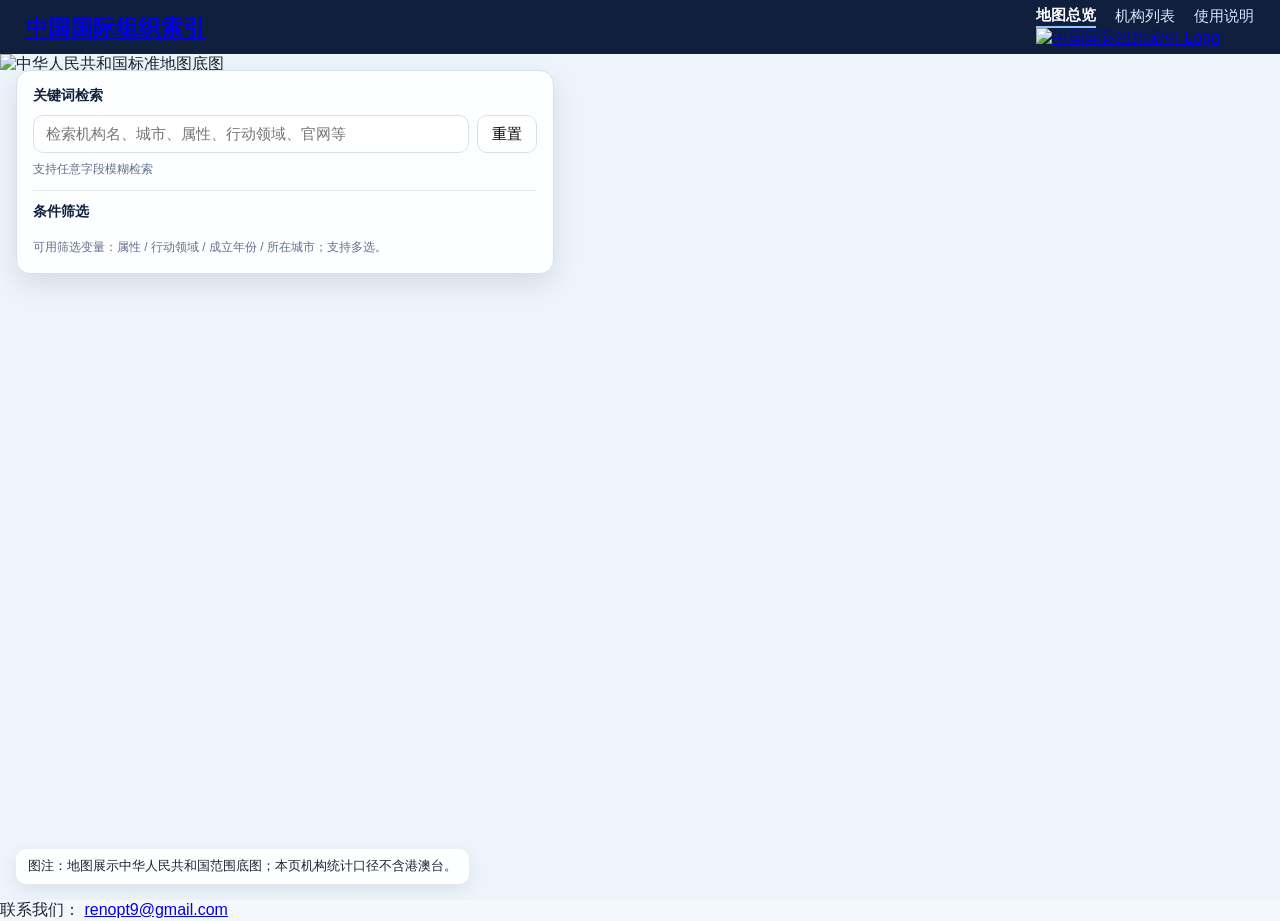
==== index.html @ 9dc2c017 "Update index.html" ====
<!doctype html>
<html lang="zh-CN">
  <head>
    <meta charset="UTF-8" />
    <meta name="viewport" content="width=device-width, initial-scale=1.0" />
    <title>中国国际组织索引</title>
    <link rel="stylesheet" href="assets/css/styles.css" />
  </head>
  <body>
    <header class="top-nav">
      <div class="top-nav-left">
        <a class="brand brand-link" href="index.html">中国国际组织索引</a>
      </div>

      <div class="top-nav-right">
        <nav>
          <a class="active" href="index.html">地图总览</a>
          <a href="cards.html">机构列表</a>
          <a href="guide.html">使用说明</a>
        </nav>

        <a class="nav-logo-link" href="index.html" aria-label="网站 Logo">
          <img
            src="assets/images/logo.png"
            alt="中国国际组织索引 Logo"
            class="nav-logo"
          />
        </a>
      </div>
    </header>

    <main class="page-map">
      <section class="search-panel" aria-label="搜索与筛选">
        <div class="sidebar-card-title">关键词检索</div>
        <div class="search-row">
          <input
            id="searchInput"
            type="text"
            placeholder="检索机构名、城市、属性、行动领域、官网等"
          />
          <button id="resetBtn" type="button">重置</button>
        </div>

        <div class="sidebar-search-tip">支持任意字段模糊检索</div>

        <div class="search-panel-divider"></div>

        <div class="sidebar-card-title">条件筛选</div>
        <div class="filters filters-multiselect">
          <div id="mapFilterAttr" class="filter-slot"></div>
          <div id="mapFilterCategory" class="filter-slot"></div>
          <div id="mapFilterYear" class="filter-slot"></div>
          <div id="mapFilterCity" class="filter-slot"></div>
        </div>

        <div class="tag-hint">可用筛选变量：属性 / 行动领域 / 成立年份 / 所在城市；支持多选。</div>
        <div id="searchResults" class="search-results hidden"></div>
      </section>

      <section class="map-wrapper">
        <div id="mapImageStage" class="map-image-stage">
          <img id="chinaMapImg" src="assets/maps/china-standard.png" alt="中华人民共和国标准地图底图" />
          <div id="cityLayer" class="city-layer"></div>
        </div>
        <div class="map-note">图注：地图展示中华人民共和国范围底图；本页机构统计口径不含港澳台。</div>
      </section>

      <aside id="drawer" class="drawer">
        <div class="drawer-header">
          <h2 id="drawerTitle">点击地图城市查看机构</h2>
          <button id="drawerClose" type="button">关闭</button>
        </div>
        <div id="cardsContainer" class="cards-container"></div>
      </aside>
    </main>

    <footer class="site-footer-fixed">
      <div class="site-footer-inner">
        <span>联系我们：</span>
        <a href="mailto:renopt9@gmail.com">renopt9@gmail.com</a>
      </div>
    </footer>

    <script src="https://cdn.jsdelivr.net/npm/echarts@5.6.0/dist/echarts.min.js"></script>
    <script src="assets/js/app.js"></script>
  </body>
</html>
---- assets/css/styles.css ----
:root {
  --bg: #f4f7fb;
  --nav: #0f1f3d;
  --panel: rgba(255, 255, 255, 0.88);
  --text: #1c2434;
  --muted: #61708a;
  --card: #ffffff;
  --border: #d7dfeb;

  --nav-height: clamp(52px, 6vh, 64px);
  --panel-gap: clamp(10px, 1.6vw, 16px);
  --panel-radius: 14px;
  --search-width: clamp(300px, 42vw, 760px);
  --drawer-width: clamp(320px, 28vw, 420px);
  --note-font: clamp(11px, 1.2vw, 13px);
  --ui-font: clamp(13px, 1.15vw, 15px);
}

* { box-sizing: border-box; }

html, body {
  margin: 0;
  min-height: 100%;
}

body {
  font-family: "Noto Sans SC", "Microsoft YaHei", sans-serif;
  color: var(--text);
  background: var(--bg);
}

.top-nav {
  height: var(--nav-height);
  background: var(--nav);
  color: #fff;
  display: flex;
  align-items: center;
  justify-content: space-between;
  padding: 0 clamp(14px, 2vw, 28px);
  position: sticky;
  top: 0;
  z-index: 20;
}

.top-nav nav {
  display: flex;
  align-items: center;
  gap: clamp(12px, 1.5vw, 24px);
}

.top-nav nav a {
  color: #d8e6ff;
  text-decoration: none;
  margin-left: 0;
  font-size: clamp(14px, 1.2vw, 17px);
  white-space: nowrap;
}

.top-nav nav a.active {
  color: #fff;
  font-weight: 700;
  border-bottom: 2px solid #8ec5ff;
}

.brand {
  font-weight: 700;
  letter-spacing: 0.5px;
  font-size: clamp(16px, 1.7vw, 22px);
  white-space: nowrap;
}

.page-map {
  height: calc(100svh - var(--nav-height));
  min-height: 560px;
  position: relative;
  overflow: hidden;
  background: #eef4fc;
}

.map-wrapper {
  position: relative;
  width: 100%;
  height: 100%;
}

#map {
  width: 100%;
  height: 100%;
}

.search-panel {
  position: absolute;
  top: var(--panel-gap);
  left: var(--panel-gap);
  z-index: 12;
  width: min(var(--search-width), calc(100% - (var(--panel-gap) * 2)));
  max-height: min(42vh, 360px);
  overflow: auto;
  background: var(--panel);
  border: 1px solid var(--border);
  border-radius: var(--panel-radius);
  backdrop-filter: blur(8px);
  box-shadow: 0 10px 28px rgba(0,0,0,.10);
  padding: clamp(10px, 1.4vw, 16px);
}

.search-row {
  display: flex;
  gap: 8px;
}

.search-row input {
  flex: 1;
  min-width: 0;
  padding: 10px 12px;
  border: 1px solid var(--border);
  border-radius: 10px;
  font-size: var(--ui-font);
}

.search-row button {
  flex: 0 0 auto;
  border: 1px solid var(--border);
  background: #fff;
  border-radius: 10px;
  padding: 0 14px;
  font-size: var(--ui-font);
  white-space: nowrap;
}

.filters {
  margin-top: 10px;
  display: grid;
  grid-template-columns: repeat(4, minmax(0, 1fr));
  gap: 8px;
}

.filters label {
  font-size: 12px;
  color: var(--muted);
  display: flex;
  flex-direction: column;
  gap: 6px;
}

.filters select {
  padding: 8px 10px;
  border: 1px solid var(--border);
  border-radius: 10px;
  font-size: 13px;
  background: #fff;
}

.tag-hint {
  font-size: 12px;
  color: var(--muted);
  margin-top: 8px;
  line-height: 1.45;
}

.map-note {
  position: absolute;
  left: var(--panel-gap);
  bottom: var(--panel-gap);
  z-index: 11;
  max-width: min(70vw, 760px);
  background: rgba(255,255,255,.92);
  padding: 8px 12px;
  border-radius: 10px;
  font-size: var(--note-font);
  line-height: 1.45;
  box-shadow: 0 6px 18px rgba(0,0,0,.08);
}

.map-status {
  position: absolute;
  left: 50%;
  top: 50%;
  transform: translate(-50%, -50%);
  background: rgba(255,255,255,.95);
  border: 1px solid var(--border);
  border-radius: 10px;
  padding: 10px 14px;
  color: #9a2d2d;
  font-size: 13px;
  box-shadow: 0 8px 22px rgba(0,0,0,.08);
  z-index: 13;
  max-width: 560px;
}

.drawer {
  position: absolute;
  right: 0;
  top: 0;
  width: var(--drawer-width);
  max-width: 92vw;
  height: 100%;
  background: #fff;
  border-left: 1px solid var(--border);
  transform: translateX(100%);
  transition: transform .22s ease;
  z-index: 15;
  display: flex;
  flex-direction: column;
}

.drawer.open { transform: translateX(0); }

.drawer-header {
  display: flex;
  justify-content: space-between;
  align-items: center;
  padding: 12px;
  border-bottom: 1px solid var(--border);
}

.cards-container,
.cards-grid {
  padding: 12px;
  overflow: auto;
  display: grid;
  gap: 10px;
}

.card {
  background: var(--card);
  border: 1px solid var(--border);
  border-left: 6px solid #3e8ef7;
  border-radius: 10px;
  padding: 10px;
}

.card h3 { margin: 0; font-size: 16px; }
.sub { margin: 4px 0 10px; color: var(--muted); font-size: 13px; }
.meta { font-size: 13px; line-height: 1.5; }
.meta a { color: #0f65d2; text-decoration: none; word-break: break-all; }
.expand { margin-top: 8px; font-size: 13px; color: #334; display: none; border-top: 1px dashed #ccd; padding-top: 8px; }
.card details[open] .expand { display: block; }
.hidden { display: none; }

.search-results {
  margin-top: 8px;
  max-height: 240px;
  overflow: auto;
  border: 1px solid var(--border);
  border-radius: 8px;
  background: #fff;
  padding: 8px;
}

.cards-page { padding: 20px; }

.map-image-stage {
  position: relative;
  width: 100%;
  height: 100%;
  overflow: hidden;
  background: #eef4fc;
  touch-action: none;
  overscroll-behavior: contain;
  cursor: grab;
  user-select: none;
  -webkit-user-select: none;
}

.map-image-stage.is-dragging {
  cursor: grabbing;
}

#chinaMapImg {
  position: absolute;
  left: 0;
  top: 0;
  width: auto;
  height: auto;
  max-width: none;
  max-height: none;
  display: block;
  background: #eef4fc;
  user-select: none;
  -webkit-user-drag: none;
  object-fit: fill;
  image-rendering: auto;
  image-rendering: -webkit-optimize-contrast;
  backface-visibility: hidden;
  transform: translateZ(0);
}

.city-layer {
  position: absolute;
  inset: 0;
  pointer-events: none;
  overflow: visible;
}

.city-dot {
  position: absolute;
  box-sizing: border-box;
  width: 12px;
  height: 12px;
  padding: 0;
  border: 2px solid #fff;
  border-radius: 999px;
  aspect-ratio: 1 / 1;
  background: #ff4d4f;
  box-shadow: 0 2px 8px rgba(0,0,0,.25);
  transform: translate(-50%, -50%);
  transform-origin: center center;
  pointer-events: auto;
  cursor: pointer;
  appearance: none;
  -webkit-appearance: none;
  overflow: visible;
  z-index: 1;
  transition: transform .12s ease, box-shadow .12s ease, filter .12s ease;
}

.city-dot:hover,
.city-dot.is-hovered-city {
  transform: translate(-50%, -50%) scale(1.08);
  box-shadow: 0 6px 16px rgba(0,0,0,.22);
  filter: saturate(1.05);
}

.city-dot .count {
  position: absolute;
  left: 0;
  top: 0;
  background: rgba(255,255,255,.97);
  border: 1px solid #d7dfeb;
  border-radius: 10px;
  padding: 1px 7px;
  font-size: 12px;
  color: #223;
  line-height: 18px;
  white-space: nowrap;
  box-shadow: 0 2px 10px rgba(0,0,0,.08);
  transform: translateZ(0);
  pointer-events: auto;
  user-select: none;
  max-width: 240px;
  cursor: pointer;
  transition: box-shadow .12s ease, border-color .12s ease, background-color .12s ease;
}

.city-dot.is-hovered-city .count,
.city-dot:hover .count {
  background: rgba(255,255,255,1);
  border-color: #b8cae6;
  box-shadow: 0 6px 16px rgba(0,0,0,.14);
}

body.calibration-mode .top-nav,
body.calibration-mode .search-panel,
body.calibration-mode .map-note,
body.calibration-mode .drawer {
  opacity: 0.08;
  pointer-events: none;
}

body.calibration-mode #map,
body.calibration-mode .map-image-stage {
  cursor: crosshair;
}

@media (max-width: 1100px) {
  .search-panel {
    width: min(560px, calc(100% - (var(--panel-gap) * 2)));
    max-height: min(46vh, 380px);
  }

  .filters {
    grid-template-columns: repeat(2, minmax(0, 1fr));
  }
}

@media (max-width: 768px) {
  .page-map {
    min-height: 0;
    height: calc(100svh - var(--nav-height));
  }

  .top-nav {
    padding: 0 12px;
  }

  .brand {
    font-size: 18px;
  }

  .top-nav nav {
    gap: 12px;
  }

  .top-nav nav a {
    font-size: 15px;
  }

  .search-panel {
    top: 8px;
    left: 8px;
    width: calc(100% - 16px);
    max-height: min(34vh, 300px);
    padding: 10px;
  }

  .search-row {
    flex-wrap: nowrap;
    align-items: center;
  }

  .search-row input {
    min-width: 0;
  }

  .search-row button {
    height: 42px;
    flex: 0 0 auto;
  }

  .filters {
    grid-template-columns: 1fr;
  }

  .tag-hint {
    font-size: 11px;
    line-height: 1.35;
  }

  .map-note {
    left: 8px;
    right: 8px;
    max-width: none;
    bottom: 8px;
    font-size: 11px;
    padding: 7px 10px;
  }

  .drawer {
    width: 100%;
    max-width: 100%;
  }
}

/* =========================
   cards.html 专用新增样式
   ========================= */

.cards-db-page {
  padding: 16px;
}

.cards-db-layout {
  display: grid;
  grid-template-columns: 320px minmax(0, 1fr);
  gap: 18px;
  align-items: start;
}

.cards-db-sidebar {
  position: sticky;
  top: calc(var(--nav-height) + 16px);
  display: flex;
  flex-direction: column;
  gap: 16px;
}

.cards-total-hero {
  background: linear-gradient(135deg, #0f1f3d 0%, #16366d 100%);
  color: #fff;
  border-radius: 18px;
  padding: 18px 18px 16px;
  box-shadow: 0 16px 32px rgba(15, 31, 61, 0.18);
  border: 1px solid rgba(255,255,255,0.08);
}

.cards-total-hero-label {
  font-size: 13px;
  letter-spacing: 0.08em;
  color: rgba(255,255,255,0.78);
}

.cards-total-hero-number {
  margin-top: 8px;
  font-size: clamp(34px, 4.2vw, 52px);
  font-weight: 800;
  line-height: 1;
  letter-spacing: 0.02em;
}

.cards-total-hero-sub {
  margin-top: 10px;
  font-size: 12px;
  color: rgba(255,255,255,0.72);
}

.sidebar-card {
  background: rgba(255,255,255,.88);
  border: 1px solid var(--border);
  border-radius: 16px;
  backdrop-filter: blur(8px);
  box-shadow: 0 10px 28px rgba(0,0,0,.08);
  padding: 14px;
}

.sidebar-card-title {
  font-size: 14px;
  font-weight: 700;
  color: #10213f;
  margin-bottom: 12px;
}

.search-row-sidebar input {
  width: 100%;
}

.sidebar-search-tip {
  margin-top: 8px;
  font-size: 12px;
  color: var(--muted);
  line-height: 1.45;
}

.filter-slot + .filter-slot {
  margin-top: 12px;
}

.filters .filter-slot + .filter-slot,
.filters-multiselect .filter-slot + .filter-slot,
.filters-multiselect-drawer .filter-slot + .filter-slot {
  margin-top: 0;
}

.filter-group-label {
  font-size: 12px;
  color: var(--muted);
  margin-bottom: 6px;
}

.multi-select {
  position: relative;
}

.multi-select-trigger {
  width: 100%;
  display: flex;
  justify-content: space-between;
  align-items: center;
  gap: 10px;
  padding: 10px 12px;
  border: 1px solid var(--border);
  border-radius: 12px;
  background: #fff;
  color: var(--text);
  font-size: 14px;
  text-align: left;
  cursor: pointer;
  box-shadow: 0 2px 8px rgba(15, 31, 61, 0.03);
}

.multi-select.open .multi-select-trigger {
  border-color: #8ec5ff;
  box-shadow: 0 6px 16px rgba(62, 142, 247, 0.12);
}

.multi-select-caret {
  color: #6b7a93;
  flex: 0 0 auto;
}

.multi-select-panel {
  display: none;
  position: absolute;
  top: calc(100% + 6px);
  left: 0;
  right: 0;
  max-height: 260px;
  overflow: auto;
  background: #fff;
  border: 1px solid var(--border);
  border-radius: 14px;
  box-shadow: 0 16px 28px rgba(15, 31, 61, 0.12);
  padding: 8px;
  z-index: 30;
}

.multi-select.open .multi-select-panel {
  display: block;
}

.multi-select-option {
  display: flex;
  align-items: center;
  gap: 10px;
  padding: 8px 10px;
  border-radius: 10px;
  font-size: 13px;
  color: var(--text);
  cursor: pointer;
}

.multi-select-option:hover {
  background: #f5f8fd;
}

.multi-select-option input {
  margin: 0;
}

.sidebar-reset-btn {
  margin-top: 14px;
  width: 100%;
  border: 1px solid var(--border);
  background: #fff;
  border-radius: 12px;
  padding: 10px 14px;
  font-size: 14px;
  cursor: pointer;
}

.sidebar-reset-btn:hover {
  border-color: #8ec5ff;
}

.cards-db-main {
  min-width: 0;
}

.cards-db-header h1 {
  margin: 0 0 8px;
  font-size: clamp(28px, 3vw, 42px);
  color: #0f1f3d;
}

.cards-page-desc {
  margin: 0 0 16px;
  color: var(--muted);
  font-size: 14px;
  line-height: 1.6;
}

.cards-db-toolbar {
  display: flex;
  justify-content: space-between;
  align-items: center;
  gap: 16px;
  margin-bottom: 14px;
  flex-wrap: wrap;
}

.cards-db-toolbar-right {
  display: flex;
  align-items: center;
  gap: 12px;
  flex-wrap: wrap;
}

.cards-summary {
  font-size: 14px;
  color: var(--muted);
  line-height: 1.5;
}

.cards-summary strong {
  color: var(--text);
}

.summary-divider {
  margin: 0 10px;
  color: #9aa6bc;
}

.view-toggle {
  display: inline-flex;
  align-items: center;
  background: #fff;
  border: 1px solid var(--border);
  border-radius: 12px;
  overflow: hidden;
  box-shadow: 0 4px 12px rgba(15, 31, 61, 0.04);
}

.view-btn {
  border: 0;
  background: transparent;
  padding: 10px 14px;
  font-size: 14px;
  color: var(--text);
  cursor: pointer;
}

.view-btn.active {
  background: #0f1f3d;
  color: #fff;
  font-weight: 700;
}

.page-size-wrap {
  display: inline-flex;
  align-items: center;
  gap: 8px;
  font-size: 14px;
  color: var(--text);
  background: #fff;
  border: 1px solid var(--border);
  border-radius: 12px;
  padding: 10px 12px;
  box-shadow: 0 4px 12px rgba(15, 31, 61, 0.04);
}

.page-size-wrap select {
  border: 1px solid var(--border);
  border-radius: 8px;
  padding: 6px 10px;
  font-size: 14px;
  background: #fff;
}

.active-filter-chips {
  margin-bottom: 14px;
  display: flex;
  gap: 8px;
  flex-wrap: wrap;
}

.filter-chip {
  display: inline-flex;
  align-items: center;
  gap: 6px;
  border: 1px solid #cbd9ef;
  background: #f8fbff;
  color: #234;
  border-radius: 999px;
  padding: 7px 10px;
  font-size: 12px;
  cursor: pointer;
}

.filter-chip-label {
  color: #61708a;
}

.filter-chip-remove {
  font-weight: 700;
  color: #7b8aa3;
}

.filter-chip-empty {
  font-size: 12px;
  color: var(--muted);
  padding: 4px 0;
}

.cards-results {
  min-width: 0;
}

.cards-grid {
  padding: 0;
  display: grid;
  grid-template-columns: repeat(2, minmax(0, 1fr));
  gap: 14px;
}

.card.card-db {
  height: 100%;
  box-shadow: 0 8px 22px rgba(15, 31, 61, 0.07);
  border-radius: 14px;
  padding: 14px;
  background: linear-gradient(180deg, #ffffff 0%, #fcfdff 100%);
  transition: transform 0.18s ease, box-shadow 0.18s ease, border-color 0.18s ease;
}

.card.card-db:hover {
  transform: translateY(-2px);
  box-shadow: 0 14px 30px rgba(15, 31, 61, 0.11);
}

.card-db-top {
  display: flex;
  justify-content: space-between;
  align-items: flex-start;
  gap: 12px;
  margin-bottom: 10px;
}

.card-db-title-wrap {
  min-width: 0;
  flex: 1;
}

.card h3 {
  margin: 0;
  line-height: 1.4;
  word-break: break-word;
  color: #10213f;
  font-size: 16px;
}

.sub {
  margin: 6px 0 0;
  color: var(--muted);
  font-size: 13px;
  line-height: 1.45;
  word-break: break-word;
}

.card-category-chip {
  flex: 0 0 auto;
  max-width: 46%;
  background: color-mix(in srgb, var(--card-accent) 12%, white);
  color: var(--card-accent);
  border: 1px solid color-mix(in srgb, var(--card-accent) 32%, white);
  border-radius: 999px;
  padding: 5px 10px;
  font-size: 12px;
  font-weight: 700;
  line-height: 1.25;
  word-break: break-word;
}

.meta {
  font-size: 13px;
  line-height: 1.62;
}

.meta div {
  margin-bottom: 6px;
  word-break: break-word;
}

.meta a {
  color: #0f65d2;
  text-decoration: none;
  word-break: break-all;
}

.meta a:hover {
  text-decoration: underline;
}

.card details summary {
  cursor: pointer;
  margin-top: 8px;
  color: var(--card-accent);
  font-weight: 700;
}

.card details summary:hover {
  opacity: 0.9;
}

.expand {
  margin-top: 8px;
  font-size: 13px;
  color: #334;
  display: none;
  border-top: 1px dashed #ccd;
  padding-top: 8px;
}

.card details[open] .expand {
  display: block;
}

.list-view {
  padding: 0;
  min-width: 0;
}

.list-scroll-top {
  overflow-x: auto;
  overflow-y: hidden;
  height: 14px;
  margin-bottom: 8px;
}

.list-scroll-top-inner {
  height: 1px;
}

.list-scroll-shell {
  overflow-x: auto;
  overflow-y: visible;
  -webkit-overflow-scrolling: touch;
}

.list-table {
  border: 1px solid var(--border);
  border-radius: 16px;
  overflow: hidden;
  background: #fff;
  box-shadow: 0 8px 20px rgba(15, 31, 61, 0.05);
  min-width: 1860px;
}

.list-table-header,
.list-table-row {
  display: grid;
  grid-template-columns:
    minmax(300px, 2.4fr)
    minmax(280px, 2.2fr)
    minmax(170px, 1.15fr)
    minmax(210px, 1.45fr)
    minmax(140px, 0.9fr)
    minmax(110px, 0.7fr)
    minmax(250px, 1.55fr)
    minmax(180px, 1.05fr)
    minmax(230px, 1.25fr);
  gap: 16px;
  align-items: start;
}

.list-table-header {
  background: #f6f9fd;
  border-bottom: 1px solid var(--border);
  padding: 14px 18px;
  font-size: 13px;
  color: #5f6f89;
  font-weight: 700;
}

.list-table-header .list-col {
  display: flex;
  align-items: center;
  gap: 6px;
  min-width: 0;
}

.list-table-row {
  padding: 16px 18px;
  border-bottom: 1px solid #edf2f8;
  position: relative;
}

.list-table-row:last-child {
  border-bottom: 0;
}

.list-table-row::before {
  content: "";
  position: absolute;
  left: 0;
  top: 8px;
  bottom: 8px;
  width: 5px;
  border-radius: 0 6px 6px 0;
  background: var(--row-accent);
}

.list-col {
  min-width: 0;
  overflow-wrap: break-word;
  word-break: normal;
}

.list-col-cn,
.list-col-en {
  min-width: 0;
}

.list-col-attr,
.list-col-loc,
.list-col-year,
.list-col-wechat {
  line-height: 1.55;
  color: var(--text);
}

.list-col-cate {
  display: flex;
  align-items: flex-start;
  min-width: 0;
}

.list-col-site,
.list-col-linkedin {
  min-width: 0;
}

.list-col-site a,
.list-col-linkedin a {
  color: #0f65d2;
  text-decoration: none;
  overflow-wrap: anywhere;
  word-break: break-word;
}

.list-col-site a:hover,
.list-col-linkedin a:hover {
  text-decoration: underline;
}

.list-name-cn {
  font-size: 15px;
  font-weight: 700;
  color: #10213f;
  line-height: 1.45;
  word-break: break-word;
}

.list-name-en {
  color: var(--muted);
  font-size: 12px;
  line-height: 1.5;
  word-break: break-word;
}

.list-inline-details {
  margin-top: 8px;
  font-size: 12px;
  color: var(--muted);
}

.list-inline-details summary {
  cursor: pointer;
  color: #61708a;
  list-style: none;
}

.list-inline-details summary::-webkit-details-marker {
  display: none;
}

.list-inline-details[open] summary {
  margin-bottom: 6px;
}

.list-inline-expand {
  font-size: 12px;
  line-height: 1.55;
  color: #425067;
  background: #f8fbff;
  border: 1px dashed #d7dfeb;
  border-radius: 10px;
  padding: 8px 10px;
}

.list-cate-pill {
  display: inline-flex;
  align-items: center;
  justify-content: center;
  max-width: 100%;
  border-radius: 999px;
  padding: 6px 12px;
  font-size: 12px;
  font-weight: 700;
  line-height: 1.4;
  color: var(--pill-accent);
  background: color-mix(in srgb, var(--pill-accent) 12%, white);
  border: 1px solid color-mix(in srgb, var(--pill-accent) 32%, white);
  white-space: normal;
  word-break: break-word;
}

.list-head-label {
  display: inline-block;
}

.sort-icons {
  display: inline-flex;
  flex-direction: column;
  gap: 1px;
  vertical-align: middle;
  margin-left: 2px;
}

.sort-btn {
  border: 0;
  background: transparent;
  color: #91a0b8;
  font-size: 10px;
  line-height: 1;
  padding: 0;
  cursor: pointer;
}

.sort-btn:hover {
  color: #486b9b;
}

.sort-btn.active {
  color: #0f1f3d;
}

.cards-empty {
  grid-column: 1 / -1;
  background: #fff;
  border: 1px solid var(--border);
  border-radius: 14px;
  padding: 24px;
  text-align: center;
  color: var(--muted);
  font-size: 14px;
}

.pagination.pagination-pro {
  margin-top: 22px;
  display: flex;
  justify-content: space-between;
  align-items: center;
  gap: 16px;
  flex-wrap: wrap;
  background: #fff;
  border: 1px solid var(--border);
  border-radius: 16px;
  padding: 14px 16px;
  box-shadow: 0 8px 20px rgba(15, 31, 61, 0.05);
}

.pagination-left,
.pagination-right {
  display: flex;
  align-items: center;
  gap: 8px;
  flex-wrap: wrap;
}

.pagination-status {
  font-size: 13px;
  color: var(--muted);
  margin-right: 4px;
}

.page-btn {
  border: 1px solid var(--border);
  background: #fff;
  color: var(--text);
  border-radius: 10px;
  padding: 8px 12px;
  min-width: 42px;
  font-size: 14px;
  cursor: pointer;
  transition: all 0.18s ease;
}

.page-btn:hover:not(:disabled) {
  border-color: #8ec5ff;
  box-shadow: 0 4px 12px rgba(62, 142, 247, 0.12);
}

.page-btn.active {
  background: #0f1f3d;
  color: #fff;
  border-color: #0f1f3d;
  font-weight: 700;
}

.page-btn:disabled {
  cursor: not-allowed;
  opacity: 0.45;
}

.page-ellipsis {
  padding: 0 4px;
  color: var(--muted);
  font-size: 14px;
}

.page-jump-label {
  display: inline-flex;
  align-items: center;
  gap: 8px;
  font-size: 14px;
  color: var(--text);
}

.page-jump-label input {
  width: 82px;
  padding: 8px 10px;
  border: 1px solid var(--border);
  border-radius: 8px;
  font-size: 14px;
}

.jump-btn {
  padding-left: 14px;
  padding-right: 14px;
}

@media (max-width: 1280px) {
  .cards-grid {
    grid-template-columns: 1fr;
  }

  .list-table {
    min-width: 1720px;
  }

  .list-table-header,
  .list-table-row {
    grid-template-columns:
      minmax(270px, 2.25fr)
      minmax(250px, 2.05fr)
      minmax(150px, 1.05fr)
      minmax(190px, 1.35fr)
      minmax(130px, 0.9fr)
      minmax(100px, 0.65fr)
      minmax(230px, 1.45fr)
      minmax(170px, 1fr)
      minmax(210px, 1.15fr);
  }
}

@media (max-width: 1024px) {
  .cards-db-layout {
    grid-template-columns: 1fr;
  }

  .cards-db-sidebar {
    position: static;
  }
}

@media (max-width: 768px) {
  .cards-db-page {
    padding: 10px;
  }

  .cards-db-toolbar {
    align-items: stretch;
  }

  .cards-db-toolbar-right {
    width: 100%;
    justify-content: space-between;
  }

  .view-toggle {
    flex: 1;
  }

  .view-btn {
    flex: 1;
  }

  .page-size-wrap {
    width: auto;
  }

  .card-db-top {
    flex-direction: column;
  }

  .card-category-chip {
    max-width: 100%;
  }

  .list-scroll-top {
    display: block;
  }

  .list-scroll-shell {
    overflow-x: auto;
    -webkit-overflow-scrolling: touch;
  }

  .list-table {
    min-width: 1660px;
  }

  .list-table-header,
  .list-table-row {
    min-width: 0;
  }

  .pagination.pagination-pro {
    flex-direction: column;
    align-items: stretch;
  }

  .pagination-left,
  .pagination-right {
    width: 100%;
  }

  .page-jump-label {
    width: 100%;
  }

  .page-jump-label input {
    flex: 1;
    width: auto;
  }
}

.multi-select-actions {
  display: flex;
  justify-content: flex-end;
  gap: 8px;
  padding: 4px 4px 8px;
  margin-bottom: 4px;
  border-bottom: 1px solid #edf2f8;
}

.multi-select-action {
  border: 0;
  background: #f5f8fd;
  color: #46607f;
  border-radius: 8px;
  padding: 4px 8px;
  font-size: 12px;
  cursor: pointer;
}

.multi-select-action:hover {
  background: #eaf2ff;
}

.search-panel .sidebar-card-title {
  margin-bottom: 10px;
}

.search-panel-divider {
  height: 1px;
  background: #e5ebf3;
  margin: 12px 0;
}

.filters-multiselect {
  grid-template-columns: repeat(4, minmax(0, 1fr));
}

.filters-multiselect-drawer {
  display: flex;
  gap: 8px;
  flex-wrap: wrap;
  margin-top: 10px;
}

.filters-multiselect-drawer .filter-slot {
  flex: 1 1 160px;
}

@media (max-width: 1100px) {
  .filters-multiselect {
    grid-template-columns: repeat(2, minmax(0, 1fr));
  }
}

@media (max-width: 768px) {
  .filters-multiselect {
    grid-template-columns: 1fr;
  }
}

/* =========================
   地图总览页紧凑筛选样式
   ========================= */

.multi-select-compact .multi-select-panel {
  width: max(100%, 220px);
  min-width: 0;
  max-height: 220px;
  padding: 6px;
  overflow-y: auto;
  overflow-x: hidden;
}

.multi-select-compact .multi-select-actions {
  position: sticky;
  top: 0;
  background: #fff;
  z-index: 2;
  padding: 4px 4px 8px;
}

.multi-select-options-list {
  display: flex;
  flex-direction: column;
  gap: 2px;
}

/* 关键修复：优先级高于 .filters label，强制变成单行左对齐 */
.filters .multi-select-option-compact,
.filters-multiselect .multi-select-option-compact,
.filters-multiselect-drawer .multi-select-option-compact,
.drawer-filter-shell .multi-select-option-compact {
  display: flex;
  flex-direction: row;
  align-items: center;
  justify-content: flex-start;
  gap: 8px;
  padding: 8px 10px;
  margin: 0;
  width: 100%;
  min-width: 0;
  font-size: 13px;
  color: var(--text);
  cursor: pointer;
  border-radius: 8px;
  text-align: left;
}

.filters .multi-select-option-compact:hover,
.filters-multiselect .multi-select-option-compact:hover,
.filters-multiselect-drawer .multi-select-option-compact:hover,
.drawer-filter-shell .multi-select-option-compact:hover {
  background: #f5f8fd;
}

/* 关键修复：checkbox 固定在最左边 */
.filters .multi-select-option-compact input,
.filters-multiselect .multi-select-option-compact input,
.filters-multiselect-drawer .multi-select-option-compact input,
.drawer-filter-shell .multi-select-option-compact input {
  order: 1;
  flex: 0 0 auto;
  margin: 0;
  width: 14px;
  height: 14px;
}

/* 关键修复：文字紧跟 checkbox，在同一行 */
.filters .multi-select-option-text,
.filters-multiselect .multi-select-option-text,
.filters-multiselect-drawer .multi-select-option-text,
.drawer-filter-shell .multi-select-option-text {
  order: 2;
  flex: 1 1 auto;
  min-width: 0;
  line-height: 1.45;
  color: var(--text);
  white-space: nowrap;
  overflow-x: auto;
  overflow-y: hidden;
  display: block;
  text-align: left;
  word-break: normal;
  scrollbar-width: thin;
}

.filters .multi-select-option-text::-webkit-scrollbar,
.filters-multiselect .multi-select-option-text::-webkit-scrollbar,
.filters-multiselect-drawer .multi-select-option-text::-webkit-scrollbar,
.drawer-filter-shell .multi-select-option-text::-webkit-scrollbar {
  height: 6px;
}

.filters .multi-select-option-text::-webkit-scrollbar-thumb,
.filters-multiselect .multi-select-option-text::-webkit-scrollbar-thumb,
.filters-multiselect-drawer .multi-select-option-text::-webkit-scrollbar-thumb,
.drawer-filter-shell .multi-select-option-text::-webkit-scrollbar-thumb {
  background: #c7d4e8;
  border-radius: 999px;
}

.search-panel .filters-multiselect {
  align-items: start;
}

.search-panel .filter-slot {
  min-width: 0;
}

.search-panel .filter-group,
.drawer-filter-shell .filter-group {
  min-width: 0;
}

.search-panel .multi-select-trigger,
.drawer-filter-shell .multi-select-trigger {
  min-height: 44px;
}

.search-panel .multi-select-panel {
  z-index: 40;
}

.drawer-filter-shell .multi-select-compact .multi-select-panel {
  max-height: 180px;
}

@media (max-width: 768px) {
  .search-panel .multi-select-compact .multi-select-panel {
    max-height: 180px;
  }

  .drawer-filter-shell .multi-select-compact .multi-select-panel {
    max-height: 160px;
  }

  .filters .multi-select-option-compact,
  .filters-multiselect .multi-select-option-compact,
  .filters-multiselect-drawer .multi-select-option-compact,
  .drawer-filter-shell .multi-select-option-compact {
    gap: 8px;
    padding: 7px 8px;
  }

  .filters .multi-select-option-text,
  .filters-multiselect .multi-select-option-text,
  .filters-multiselect-drawer .multi-select-option-text,
  .drawer-filter-shell .multi-select-option-text {
    font-size: 12px;
  }
}
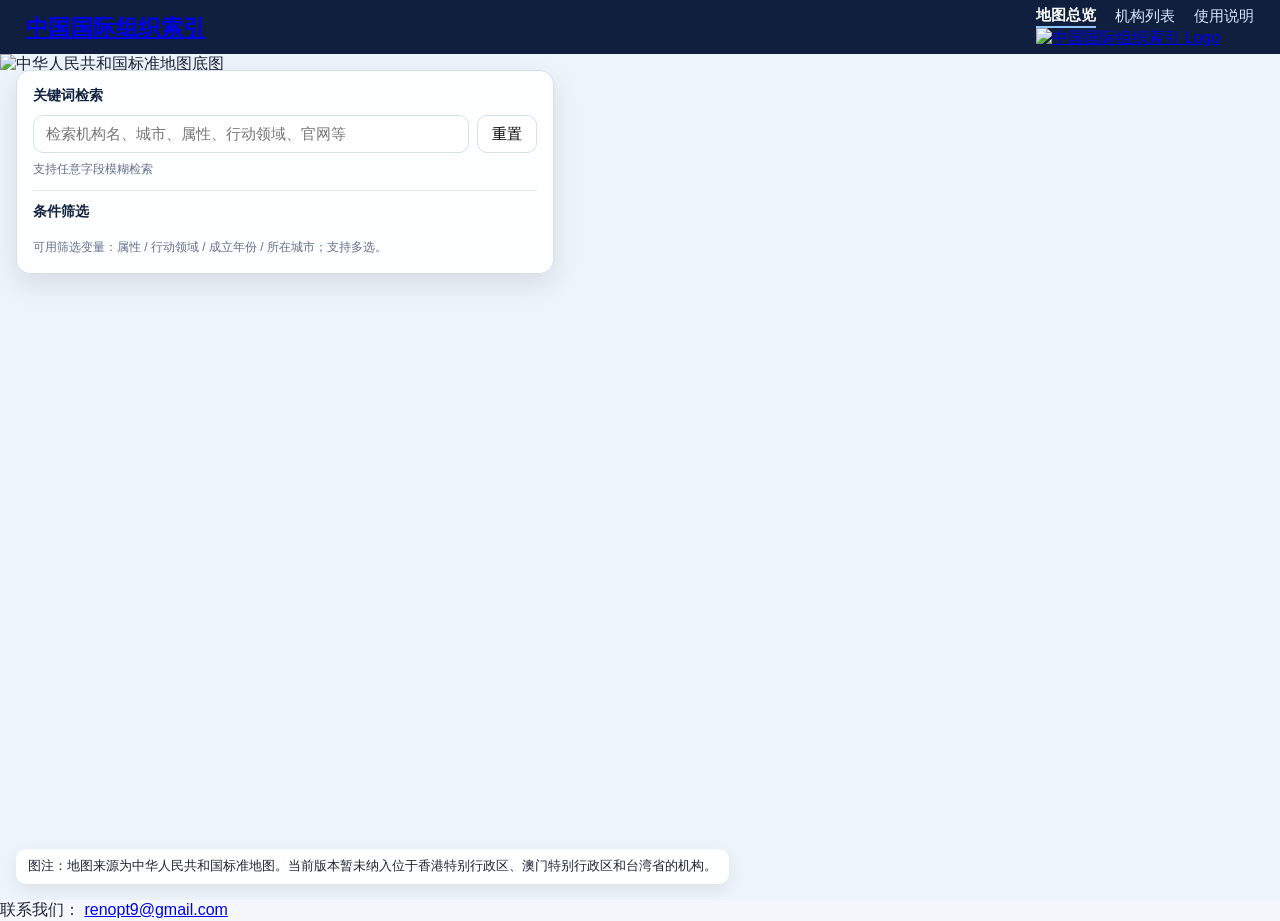
==== commit c9fd5196: "Update index.html" ====
--- a/index.html
+++ b/index.html
@@ -62,7 +62,7 @@
           <img id="chinaMapImg" src="assets/maps/china-standard.png" alt="中华人民共和国标准地图底图" />
           <div id="cityLayer" class="city-layer"></div>
         </div>
-        <div class="map-note">图注：地图展示中华人民共和国范围底图；本页机构统计口径不含港澳台。</div>
+        <div class="map-note">图注：地图来源为中华人民共和国标准地图。当前版本暂未纳入位于香港特别行政区、澳门特别行政区和台湾省的机构。</div>
       </section>
 
       <aside id="drawer" class="drawer">
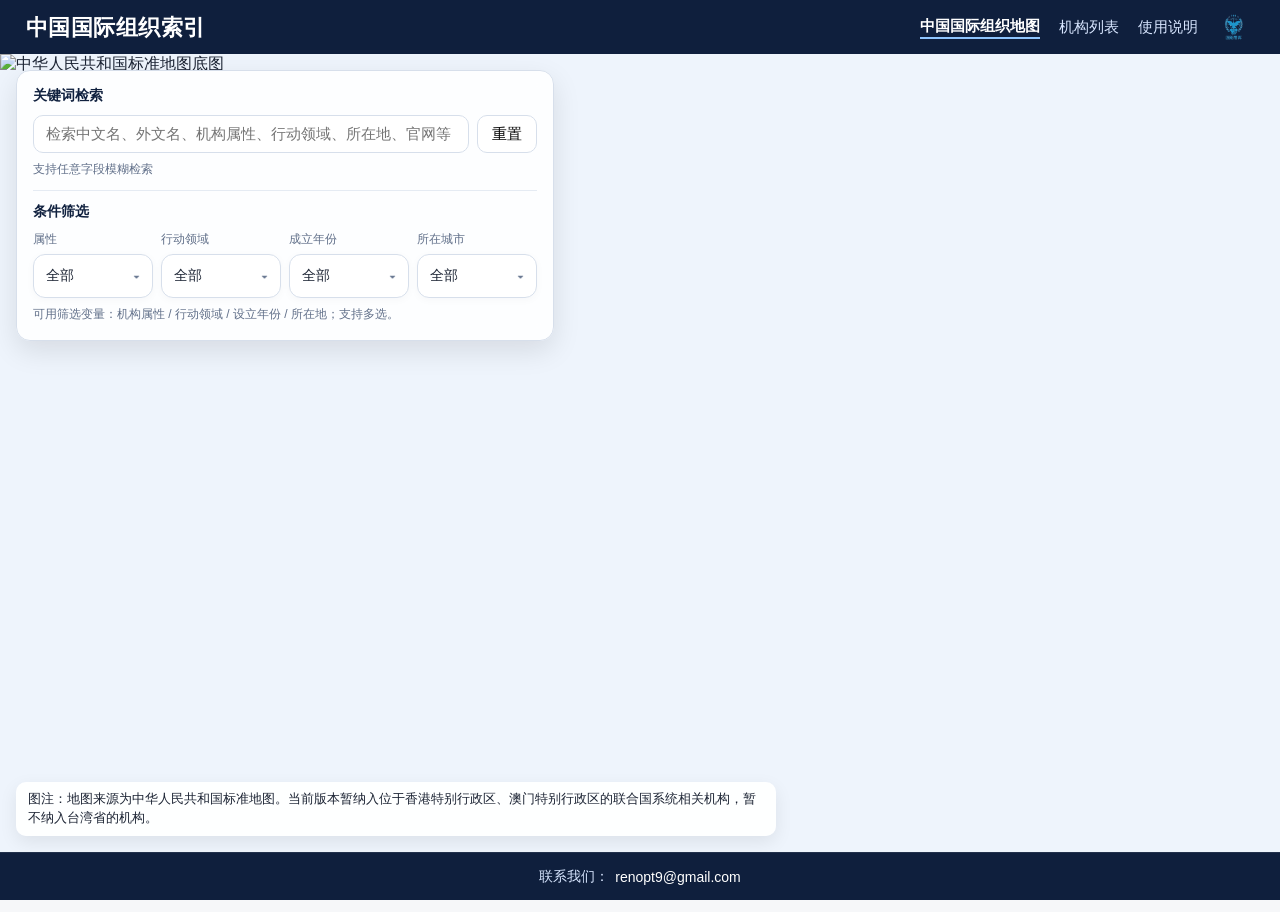
==== commit ae673ea0: "Update index.html" ====
--- a/index.html
+++ b/index.html
@@ -14,7 +14,7 @@
 
       <div class="top-nav-right">
         <nav>
-          <a class="active" href="index.html">地图总览</a>
+          <a class="active" href="index.html">中国国际组织地图</a>
           <a href="cards.html">机构列表</a>
           <a href="guide.html">使用说明</a>
         </nav>
@@ -36,7 +36,7 @@
           <input
             id="searchInput"
             type="text"
-            placeholder="检索机构名、城市、属性、行动领域、官网等"
+            placeholder="检索中文名、外文名、机构属性、行动领域、所在地、官网等"
           />
           <button id="resetBtn" type="button">重置</button>
         </div>
@@ -53,7 +53,7 @@
           <div id="mapFilterCity" class="filter-slot"></div>
         </div>
 
-        <div class="tag-hint">可用筛选变量：属性 / 行动领域 / 成立年份 / 所在城市；支持多选。</div>
+        <div class="tag-hint">可用筛选变量：机构属性 / 行动领域 / 设立年份 / 所在地；支持多选。</div>
         <div id="searchResults" class="search-results hidden"></div>
       </section>
 
@@ -62,7 +62,7 @@
           <img id="chinaMapImg" src="assets/maps/china-standard.png" alt="中华人民共和国标准地图底图" />
           <div id="cityLayer" class="city-layer"></div>
         </div>
-        <div class="map-note">图注：地图来源为中华人民共和国标准地图。当前版本暂未纳入位于香港特别行政区、澳门特别行政区和台湾省的机构。</div>
+        <div class="map-note">图注：地图来源为中华人民共和国标准地图。当前版本暂纳入位于香港特别行政区、澳门特别行政区的联合国系统相关机构，暂不纳入台湾省的机构。</div>
       </section>
 
       <aside id="drawer" class="drawer">
--- a/assets/css/styles.css
+++ b/assets/css/styles.css
@@ -8,6 +8,7 @@
   --border: #d7dfeb;
 
   --nav-height: clamp(52px, 6vh, 64px);
+  --footer-height: 48px;
   --panel-gap: clamp(10px, 1.6vw, 16px);
   --panel-radius: 14px;
   --search-width: clamp(300px, 42vw, 760px);
@@ -27,6 +28,7 @@
   font-family: "Noto Sans SC", "Microsoft YaHei", sans-serif;
   color: var(--text);
   background: var(--bg);
+  padding-bottom: calc(var(--footer-height) + 12px);
 }
 
 .top-nav {
@@ -42,6 +44,42 @@
   z-index: 20;
 }
 
+.top-nav-left,
+.top-nav-right {
+  display: flex;
+  align-items: center;
+}
+
+.top-nav-right {
+  gap: 16px;
+}
+
+.brand-link {
+  color: #fff;
+  text-decoration: none;
+}
+
+.brand-link:hover {
+  opacity: 0.95;
+}
+
+.nav-logo-link {
+  width: 40px;
+  height: 40px;
+  flex: 0 0 40px;
+  display: inline-flex;
+  align-items: center;
+  justify-content: center;
+  text-decoration: none;
+}
+
+.nav-logo {
+  width: 100%;
+  height: 100%;
+  object-fit: contain;
+  display: block;
+}
+
 .top-nav nav {
   display: flex;
   align-items: center;
@@ -70,7 +108,7 @@
 }
 
 .page-map {
-  height: calc(100svh - var(--nav-height));
+  height: calc(100svh - var(--nav-height) - var(--footer-height));
   min-height: 560px;
   position: relative;
   overflow: hidden;
@@ -377,7 +415,7 @@
 @media (max-width: 768px) {
   .page-map {
     min-height: 0;
-    height: calc(100svh - var(--nav-height));
+    height: calc(100svh - var(--nav-height) - var(--footer-height));
   }
 
   .top-nav {
@@ -1495,3 +1533,550 @@
     font-size: 12px;
   }
 }
+
+/* =========================
+   全站固定底部联系栏
+   ========================= */
+
+.site-footer-fixed {
+  position: fixed;
+  left: 0;
+  right: 0;
+  bottom: 0;
+  height: var(--footer-height);
+  background: var(--nav);
+  color: #d8e6ff;
+  z-index: 25;
+  border-top: 1px solid rgba(255,255,255,0.08);
+}
+
+.site-footer-inner {
+  height: 100%;
+  display: flex;
+  align-items: center;
+  justify-content: center;
+  gap: 6px;
+  padding: 0 16px;
+  font-size: 14px;
+  text-align: center;
+}
+
+.site-footer-inner a {
+  color: #fff;
+  text-decoration: none;
+}
+
+.site-footer-inner a:hover {
+  text-decoration: underline;
+}
+
+/* =========================
+   guide.html 使用说明页
+   ========================= */
+
+.guide-page {
+  padding: 20px;
+}
+
+.guide-shell {
+  max-width: 1100px;
+  margin: 0 auto;
+  background: rgba(255,255,255,.88);
+  border: 1px solid var(--border);
+  border-radius: 18px;
+  box-shadow: 0 10px 28px rgba(0,0,0,.08);
+  padding: 28px;
+}
+
+.guide-header h1 {
+  margin: 0 0 12px;
+  font-size: clamp(28px, 3vw, 42px);
+  color: #0f1f3d;
+}
+
+.guide-lead {
+  margin: 0;
+  color: var(--muted);
+  font-size: 15px;
+  line-height: 1.8;
+}
+
+.guide-section {
+  margin-top: 28px;
+}
+
+.guide-section h2 {
+  margin: 0 0 12px;
+  font-size: 22px;
+  color: #10213f;
+}
+
+.guide-section h3 {
+  margin: 0 0 10px;
+  font-size: 17px;
+  color: #10213f;
+}
+
+.guide-section p {
+  margin: 0 0 12px;
+  line-height: 1.8;
+  color: #334155;
+}
+
+.guide-card-grid {
+  display: grid;
+  grid-template-columns: repeat(3, minmax(0, 1fr));
+  gap: 14px;
+}
+
+.guide-card {
+  background: #fff;
+  border: 1px solid var(--border);
+  border-radius: 14px;
+  padding: 16px;
+  box-shadow: 0 8px 20px rgba(15, 31, 61, 0.05);
+}
+
+.guide-list {
+  margin: 0;
+  padding-left: 20px;
+  color: #334155;
+  line-height: 1.9;
+}
+
+.guide-table-wrap {
+  overflow-x: auto;
+}
+
+.guide-table {
+  width: 100%;
+  border-collapse: collapse;
+  background: #fff;
+  border: 1px solid var(--border);
+  border-radius: 14px;
+  overflow: hidden;
+}
+
+.guide-table th,
+.guide-table td {
+  border-bottom: 1px solid #e9eef5;
+  padding: 12px 14px;
+  text-align: left;
+  vertical-align: top;
+  line-height: 1.7;
+  font-size: 14px;
+}
+
+.guide-table th {
+  background: #f6f9fd;
+  color: #10213f;
+}
+
+.guide-table tr:last-child td {
+  border-bottom: 0;
+}
+
+@media (max-width: 768px) {
+  .top-nav {
+    gap: 10px;
+  }
+
+  .top-nav-right {
+    gap: 10px;
+  }
+
+  .nav-logo-link {
+    width: 34px;
+    height: 34px;
+    flex-basis: 34px;
+  }
+
+  .guide-page {
+    padding: 10px;
+  }
+
+  .guide-shell {
+    padding: 18px 14px;
+  }
+
+  .guide-card-grid {
+    grid-template-columns: 1fr;
+  }
+
+  .site-footer-inner {
+    font-size: 13px;
+  }
+}
+
+/* =========================
+   多属性 / 多行动领域标签样式
+   ========================= */
+
+.tag-chip-group {
+  display: inline-flex;
+  flex-wrap: wrap;
+  gap: 6px;
+  vertical-align: middle;
+}
+
+.data-tag {
+  display: inline-flex;
+  align-items: center;
+  max-width: 100%;
+  border-radius: 999px;
+  padding: 3px 8px;
+  font-size: 12px;
+  font-weight: 600;
+  line-height: 1.35;
+  background: #f3f6fb;
+  border: 1px solid #d7dfeb;
+  color: #334155;
+  word-break: break-word;
+}
+
+.data-tag-category {
+  background: color-mix(in srgb, var(--card-accent, #3e8ef7) 10%, white);
+  border-color: color-mix(in srgb, var(--card-accent, #3e8ef7) 28%, white);
+  color: var(--card-accent, #3e8ef7);
+}
+
+.data-tag-attr {
+  background: #f8fbff;
+  border-color: #cbd9ef;
+  color: #24415f;
+}
+
+.list-col-attr .tag-chip-group,
+.list-col-cate .tag-chip-group {
+  align-items: flex-start;
+}
+
+.citation {
+  color: #2563eb;
+  text-decoration: none;
+  font-weight: 600;
+  margin: 0 2px;
+}
+
+.citation:hover {
+  text-decoration: underline;
+}
+
+.references-section {
+  scroll-margin-top: 90px;
+}
+
+.reference-list {
+  padding-left: 1.5rem;
+  line-height: 1.8;
+}
+
+.reference-list li {
+  margin-bottom: 0.9rem;
+  scroll-margin-top: 90px;
+  word-break: break-word;
+}
+
+.reference-list a {
+  color: #2563eb;
+  text-decoration: underline;
+}
+
+.city-dot-placeholder,
+.city-dot-placeholder .count {
+  cursor: default;
+}
+
+
+/* =========================
+   guide.html 现代简洁版覆盖样式
+   追加到 styles.css 最末尾
+   ========================= */
+
+html {
+  scroll-behavior: smooth;
+}
+
+body {
+  background: #f6f7f9;
+}
+
+.guide-page.guide-page-pro {
+  padding: 0;
+  background: #f6f7f9;
+}
+
+.guide-hero-pro {
+  max-width: 1180px;
+  margin: 0 auto;
+  padding: clamp(64px, 9vw, 112px) clamp(24px, 5vw, 56px) clamp(36px, 5vw, 64px);
+  color: #111111;
+}
+
+.guide-hero-pro h1 {
+  margin: 0;
+  color: #111111;
+  font-size: clamp(44px, 7vw, 86px);
+  line-height: 1.05;
+  letter-spacing: -0.06em;
+  font-weight: 800;
+}
+
+.guide-lead-pro {
+  max-width: 760px;
+  margin: 28px 0 0;
+  color: #222222;
+  font-size: clamp(17px, 1.35vw, 21px);
+  line-height: 1.95;
+  font-weight: 400;
+}
+
+.guide-layout-pro {
+  max-width: 1180px;
+  margin: 0 auto;
+  padding: 0 clamp(24px, 5vw, 56px) clamp(96px, 10vw, 140px);
+  display: grid;
+  grid-template-columns: 220px minmax(0, 1fr);
+  gap: clamp(56px, 7vw, 104px);
+  align-items: start;
+}
+
+.guide-toc {
+  position: sticky;
+  top: calc(var(--nav-height) + 40px);
+  max-height: calc(100vh - var(--nav-height) - 96px);
+  overflow-y: auto;
+  padding: 4px 0 24px;
+  color: #111111;
+}
+
+.guide-toc-title {
+  margin: 0 0 22px;
+  color: #111111;
+  font-size: 15px;
+  line-height: 1.4;
+  font-weight: 700;
+  letter-spacing: 0.02em;
+}
+
+.guide-toc nav {
+  display: flex;
+  flex-direction: column;
+  gap: 12px;
+}
+
+.guide-toc a {
+  display: block;
+  color: #111111;
+  text-decoration: none;
+  font-size: 15px;
+  line-height: 1.45;
+  font-weight: 400;
+  opacity: 0.72;
+  border-left: 1px solid transparent;
+  padding-left: 0;
+  transition: opacity 0.16s ease, transform 0.16s ease;
+}
+
+.guide-toc a:hover {
+  opacity: 1;
+  transform: translateX(2px);
+}
+
+.guide-toc a.toc-sub {
+  margin-top: 4px;
+  font-size: 14px;
+  opacity: 0.68;
+}
+
+.guide-toc a.toc-mini {
+  padding-left: 14px;
+  font-size: 13px;
+  opacity: 0.56;
+}
+
+.guide-content-pro {
+  min-width: 0;
+  max-width: 820px;
+  color: #111111;
+}
+
+.guide-section-pro,
+.guide-subsection-pro,
+.guide-field,
+.references-section {
+  scroll-margin-top: calc(var(--nav-height) + 36px);
+}
+
+.guide-section-pro {
+  padding: 0 0 clamp(56px, 7vw, 88px);
+}
+
+.guide-section-pro + .guide-section-pro {
+  border-top: 1px solid rgba(17, 17, 17, 0.08);
+  padding-top: clamp(48px, 6vw, 76px);
+}
+
+.guide-section-pro h2 {
+  margin: 0 0 28px;
+  color: #111111;
+  font-size: clamp(30px, 3.6vw, 48px);
+  line-height: 1.18;
+  letter-spacing: -0.04em;
+  font-weight: 760;
+}
+
+.guide-subsection-pro {
+  margin-top: 48px;
+}
+
+.guide-subsection-pro h3 {
+  margin: 0 0 20px;
+  color: #111111;
+  font-size: clamp(23px, 2.2vw, 32px);
+  line-height: 1.25;
+  letter-spacing: -0.035em;
+  font-weight: 730;
+}
+
+.guide-field {
+  margin-top: 30px;
+  padding-top: 26px;
+  border-top: 1px solid rgba(17, 17, 17, 0.07);
+}
+
+.guide-field h4 {
+  margin: 0 0 14px;
+  color: #111111;
+  font-size: 20px;
+  line-height: 1.35;
+  letter-spacing: -0.02em;
+  font-weight: 700;
+}
+
+.guide-content-pro p,
+.guide-content-pro li {
+  color: #111111;
+  font-size: clamp(16px, 1.18vw, 18px);
+  line-height: 2.05;
+  letter-spacing: 0.005em;
+}
+
+.guide-content-pro p {
+  margin: 0 0 24px;
+  text-align: justify;
+}
+
+.guide-content-pro ul {
+  margin: 0;
+  padding-left: 1.2em;
+}
+
+.guide-content-pro li {
+  margin: 0 0 10px;
+  padding-left: 0.15em;
+}
+
+.guide-simple-list {
+  margin-top: 10px !important;
+}
+
+.citation,
+.guide-content-pro .citation {
+  color: #111111 !important;
+  text-decoration: none !important;
+  font-weight: 600;
+  margin: 0 2px;
+  opacity: 0.82;
+}
+
+.citation:hover,
+.guide-content-pro .citation:hover {
+  opacity: 1;
+  text-decoration: none !important;
+}
+
+.reference-list-pro {
+  list-style: none;
+  margin: 0;
+  padding: 0;
+}
+
+.reference-list-pro li {
+  margin: 0 0 18px;
+  padding: 0 0 18px;
+  border-bottom: 1px solid rgba(17, 17, 17, 0.07);
+  color: #111111;
+  font-size: 15px;
+  line-height: 1.85;
+  word-break: break-word;
+  scroll-margin-top: calc(var(--nav-height) + 36px);
+}
+
+.reference-list-pro li:last-child {
+  border-bottom: 0;
+}
+
+.ref-index {
+  font-weight: 700;
+  color: #111111;
+  margin-right: 6px;
+}
+
+.reference-list-pro a {
+  color: #111111;
+  text-decoration: none;
+  border-bottom: 1px solid rgba(17, 17, 17, 0.35);
+}
+
+.reference-list-pro a:hover {
+  border-bottom-color: #111111;
+}
+
+@media (max-width: 980px) {
+  .guide-layout-pro {
+    grid-template-columns: 1fr;
+    gap: 32px;
+  }
+
+  .guide-toc {
+    position: static;
+    max-height: none;
+    padding: 18px 0 24px;
+    border-top: 1px solid rgba(17, 17, 17, 0.08);
+    border-bottom: 1px solid rgba(17, 17, 17, 0.08);
+  }
+
+  .guide-toc nav {
+    display: grid;
+    grid-template-columns: repeat(2, minmax(0, 1fr));
+    gap: 12px 20px;
+  }
+
+  .guide-toc a.toc-mini {
+    padding-left: 0;
+  }
+
+  .guide-content-pro {
+    max-width: none;
+  }
+}
+
+@media (max-width: 640px) {
+  .guide-hero-pro {
+    padding-top: 48px;
+  }
+
+  .guide-layout-pro {
+    padding-left: 18px;
+    padding-right: 18px;
+  }
+
+  .guide-toc nav {
+    grid-template-columns: 1fr;
+  }
+
+  .guide-content-pro p {
+    text-align: left;
+  }
+}
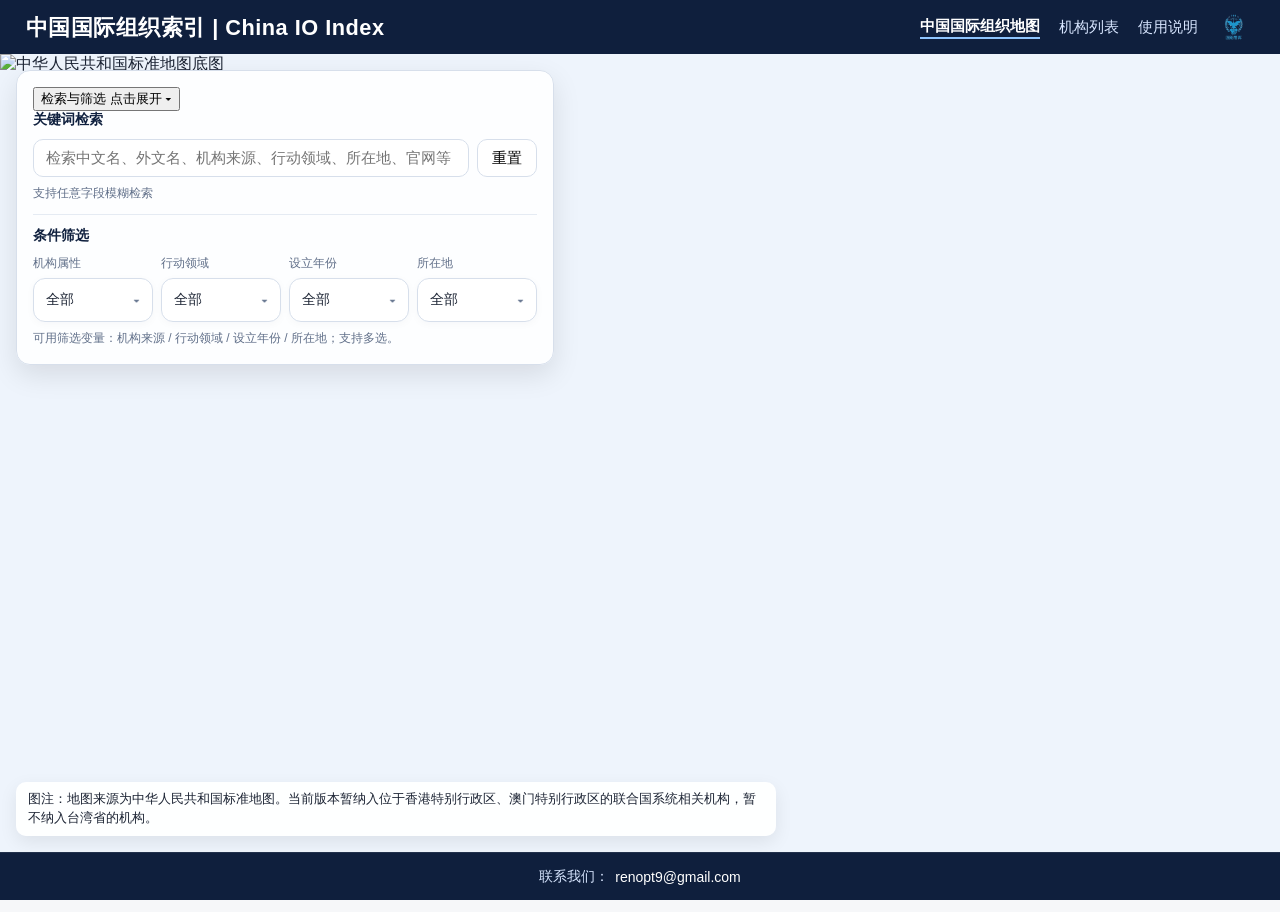
==== commit 388057dc: "Update index.html" ====
--- a/index.html
+++ b/index.html
@@ -9,7 +9,11 @@
   <body>
     <header class="top-nav">
       <div class="top-nav-left">
-        <a class="brand brand-link" href="index.html">中国国际组织索引</a>
+        <a class="brand brand-link brand-bilingual" href="index.html">
+          <span class="brand-zh">中国国际组织索引</span>
+          <span class="brand-sep">|</span>
+          <span class="brand-en">China IO Index</span>
+        </a>
       </div>
 
       <div class="top-nav-right">
@@ -30,31 +34,39 @@
     </header>
 
     <main class="page-map">
-      <section class="search-panel" aria-label="搜索与筛选">
-        <div class="sidebar-card-title">关键词检索</div>
-        <div class="search-row">
-          <input
-            id="searchInput"
-            type="text"
-            placeholder="检索中文名、外文名、机构属性、行动领域、所在地、官网等"
-          />
-          <button id="resetBtn" type="button">重置</button>
+      <section id="searchPanel" class="search-panel search-panel-collapsed" aria-label="搜索与筛选">
+        <button id="searchPanelToggle" class="search-panel-toggle" type="button" aria-expanded="false">
+          <span>检索与筛选</span>
+          <span class="search-panel-toggle-hint">点击展开</span>
+          <span class="search-panel-toggle-icon">▾</span>
+        </button>
+
+        <div id="searchPanelBody" class="search-panel-body">
+          <div class="sidebar-card-title">关键词检索</div>
+          <div class="search-row">
+            <input
+              id="searchInput"
+              type="text"
+              placeholder="检索中文名、外文名、机构来源、行动领域、所在地、官网等"
+            />
+            <button id="resetBtn" type="button">重置</button>
+          </div>
+
+          <div class="sidebar-search-tip">支持任意字段模糊检索</div>
+
+          <div class="search-panel-divider"></div>
+
+          <div class="sidebar-card-title">条件筛选</div>
+          <div class="filters filters-multiselect">
+            <div id="mapFilterAttr" class="filter-slot"></div>
+            <div id="mapFilterCategory" class="filter-slot"></div>
+            <div id="mapFilterYear" class="filter-slot"></div>
+            <div id="mapFilterCity" class="filter-slot"></div>
+          </div>
+
+          <div class="tag-hint">可用筛选变量：机构来源 / 行动领域 / 设立年份 / 所在地；支持多选。</div>
+          <div id="searchResults" class="search-results hidden"></div>
         </div>
-
-        <div class="sidebar-search-tip">支持任意字段模糊检索</div>
-
-        <div class="search-panel-divider"></div>
-
-        <div class="sidebar-card-title">条件筛选</div>
-        <div class="filters filters-multiselect">
-          <div id="mapFilterAttr" class="filter-slot"></div>
-          <div id="mapFilterCategory" class="filter-slot"></div>
-          <div id="mapFilterYear" class="filter-slot"></div>
-          <div id="mapFilterCity" class="filter-slot"></div>
-        </div>
-
-        <div class="tag-hint">可用筛选变量：机构属性 / 行动领域 / 设立年份 / 所在地；支持多选。</div>
-        <div id="searchResults" class="search-results hidden"></div>
       </section>
 
       <section class="map-wrapper">
@@ -65,6 +77,24 @@
         <div class="map-note">图注：地图来源为中华人民共和国标准地图。当前版本暂纳入位于香港特别行政区、澳门特别行政区的联合国系统相关机构，暂不纳入台湾省的机构。</div>
       </section>
 
+      <aside id="mapStatsPanel" class="map-stats-panel" aria-label="地图统计信息">
+        <section class="map-stats-total">
+          <div class="map-stats-total-label">机构总数</div>
+          <div id="mapTotalCount" class="map-stats-total-number">--</div>
+          <div id="mapFilteredCount" class="map-stats-total-sub">当前筛选：--</div>
+        </section>
+
+        <section class="map-stats-card">
+          <div class="map-stats-card-title">行动领域统计</div>
+          <div id="categoryRingChart" class="ring-chart-box"></div>
+        </section>
+
+        <section class="map-stats-card">
+          <div class="map-stats-card-title">所在地统计</div>
+          <div id="locationRingChart" class="ring-chart-box"></div>
+        </section>
+      </aside>
+      
       <aside id="drawer" class="drawer">
         <div class="drawer-header">
           <h2 id="drawerTitle">点击地图城市查看机构</h2>
--- a/assets/css/styles.css
+++ b/assets/css/styles.css
@@ -929,7 +929,7 @@
   overflow: hidden;
   background: #fff;
   box-shadow: 0 8px 20px rgba(15, 31, 61, 0.05);
-  min-width: 1860px;
+  min-width: 1720px;
 }
 
 .list-table-header,
@@ -937,15 +937,14 @@
   display: grid;
   grid-template-columns:
     minmax(300px, 2.4fr)
-    minmax(280px, 2.2fr)
-    minmax(170px, 1.15fr)
-    minmax(210px, 1.45fr)
-    minmax(140px, 0.9fr)
-    minmax(110px, 0.7fr)
-    minmax(250px, 1.55fr)
-    minmax(180px, 1.05fr)
-    minmax(230px, 1.25fr);
-  gap: 16px;
+    minmax(300px, 2.3fr)
+    minmax(150px, 1fr)
+    minmax(120px, 0.8fr)
+    minmax(130px, 0.8fr)
+    minmax(100px, 0.65fr)
+    minmax(260px, 1.6fr)
+    minmax(260px, 1.6fr);
+  gap: 14px;
   align-items: start;
 }
 
@@ -1222,21 +1221,20 @@
   }
 
   .list-table {
-    min-width: 1720px;
+  min-width: 1640px;
   }
 
   .list-table-header,
   .list-table-row {
     grid-template-columns:
-      minmax(270px, 2.25fr)
-      minmax(250px, 2.05fr)
-      minmax(150px, 1.05fr)
-      minmax(190px, 1.35fr)
-      minmax(130px, 0.9fr)
-      minmax(100px, 0.65fr)
-      minmax(230px, 1.45fr)
-      minmax(170px, 1fr)
-      minmax(210px, 1.15fr);
+      minmax(270px, 2.2fr)
+      minmax(280px, 2.2fr)
+      minmax(140px, 1fr)
+      minmax(110px, 0.75fr)
+      minmax(120px, 0.8fr)
+      minmax(90px, 0.65fr)
+      minmax(240px, 1.55fr)
+      minmax(250px, 1.6fr);
   }
 }
 
@@ -1294,7 +1292,7 @@
   }
 
   .list-table {
-    min-width: 1660px;
+    min-width: 1600px;
   }
 
   .list-table-header,
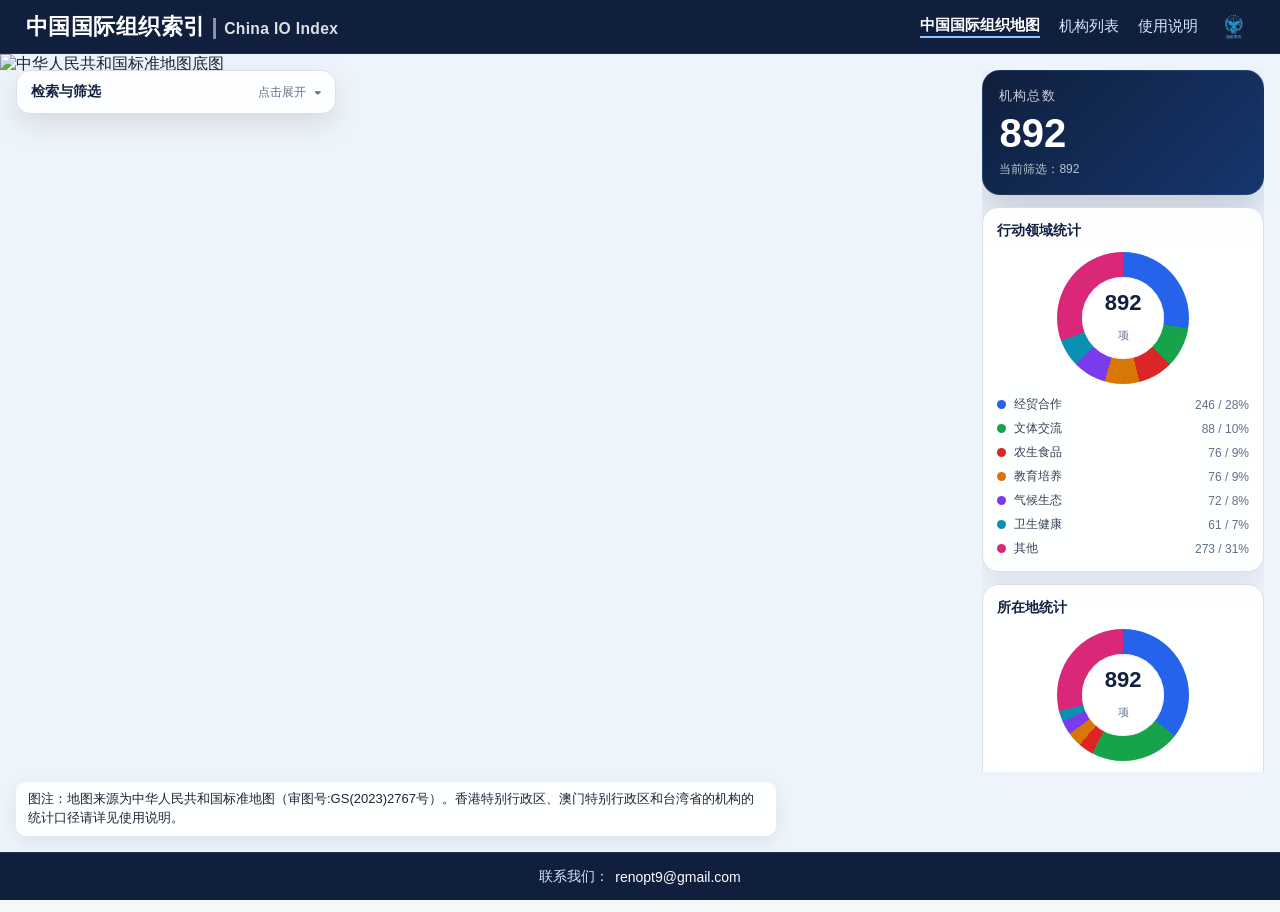
==== commit 671164fc: "Update index.html" ====
--- a/index.html
+++ b/index.html
@@ -74,7 +74,7 @@
           <img id="chinaMapImg" src="assets/maps/china-standard.png" alt="中华人民共和国标准地图底图" />
           <div id="cityLayer" class="city-layer"></div>
         </div>
-        <div class="map-note">图注：地图来源为中华人民共和国标准地图。当前版本暂纳入位于香港特别行政区、澳门特别行政区的联合国系统相关机构，暂不纳入台湾省的机构。</div>
+        <div class="map-note">图注：地图来源为中华人民共和国标准地图（审图号:GS(2023)2767号）。香港特别行政区、澳门特别行政区和台湾省的机构的统计口径请详见使用说明。</div>
       </section>
 
       <aside id="mapStatsPanel" class="map-stats-panel" aria-label="地图统计信息">
--- a/assets/css/styles.css
+++ b/assets/css/styles.css
@@ -28,20 +28,33 @@
   font-family: "Noto Sans SC", "Microsoft YaHei", sans-serif;
   color: var(--text);
   background: var(--bg);
+
+  padding-top: var(--nav-height);
   padding-bottom: calc(var(--footer-height) + 12px);
 }
 
 .top-nav {
+  position: fixed;
+  top: 0;
+  left: 0;
+  right: 0;
+
+  z-index: 999;
+
   height: var(--nav-height);
+
   background: var(--nav);
   color: #fff;
+
   display: flex;
   align-items: center;
   justify-content: space-between;
+
   padding: 0 clamp(14px, 2vw, 28px);
-  position: sticky;
-  top: 0;
-  z-index: 20;
+
+  border-bottom: 1px solid rgba(255,255,255,0.06);
+
+  backdrop-filter: blur(10px);
 }
 
 .top-nav-left,
@@ -2078,3 +2091,368 @@
     text-align: left;
   }
 }
+
+/* =========================
+   顶部中英双语标题
+   ========================= */
+
+.brand-bilingual {
+  display: inline-flex;
+  align-items: baseline;
+  gap: 6px;
+  min-width: 0;
+}
+
+.brand-en {
+  font-size: 0.72em;
+  font-weight: 600;
+  opacity: 0.86;
+  letter-spacing: 0.02em;
+}
+
+.brand-sep {
+  opacity: 0.55;
+}
+
+@media (max-width: 768px) {
+  .brand-bilingual {
+    flex-direction: column;
+    align-items: flex-start;
+    gap: 0;
+    line-height: 1.05;
+  }
+
+  .brand-sep {
+    display: none;
+  }
+
+  .brand-zh {
+    font-size: 14px;
+  }
+
+  .brand-en {
+    font-size: 9px;
+    opacity: 0.72;
+  }
+
+  .top-nav {
+    overflow: hidden;
+  }
+
+  .top-nav-left {
+    min-width: 118px;
+    max-width: 128px;
+    flex: 0 0 auto;
+  }
+
+  .top-nav-right {
+    min-width: 0;
+    flex: 1 1 auto;
+  }
+
+  .top-nav nav {
+    overflow-x: auto;
+    scrollbar-width: none;
+    max-width: 100%;
+    gap: 12px;
+  }
+
+  .top-nav nav::-webkit-scrollbar {
+    display: none;
+  }
+
+  .top-nav nav a {
+    font-size: 14px;
+  }
+}
+
+/* =========================
+   地图页检索面板折叠
+   ========================= */
+
+.search-panel {
+  transition: max-height 0.2s ease, width 0.2s ease, padding 0.2s ease;
+}
+
+.search-panel-toggle {
+  width: 100%;
+  border: 0;
+  background: transparent;
+  color: #10213f;
+  font-size: 14px;
+  font-weight: 700;
+  display: flex;
+  align-items: center;
+  justify-content: space-between;
+  gap: 8px;
+  cursor: pointer;
+  padding: 0;
+}
+
+.search-panel-toggle-hint {
+  margin-left: auto;
+  color: #61708a;
+  font-size: 12px;
+  font-weight: 400;
+}
+
+.search-panel-toggle-icon {
+  color: #61708a;
+}
+
+.search-panel-body {
+  margin-top: 12px;
+}
+
+.search-panel-collapsed {
+  width: min(320px, calc(100% - (var(--panel-gap) * 2)));
+  max-height: 48px;
+  overflow: hidden;
+  padding: 12px 14px;
+}
+
+.search-panel-collapsed .search-panel-body {
+  display: none;
+}
+
+.search-panel.open {
+  width: min(var(--search-width), calc(100% - (var(--panel-gap) * 2)));
+  max-height: min(52vh, 430px);
+}
+
+@media (max-width: 768px) {
+  .search-panel-collapsed,
+  .search-panel.open {
+    width: calc(100% - 16px);
+    left: 8px;
+    right: 8px;
+  }
+
+  .search-panel.open {
+    max-height: min(48vh, 420px);
+  }
+}
+
+/* =========================
+   地图右侧统计栏
+   ========================= */
+
+.map-stats-panel {
+  position: absolute;
+  top: var(--panel-gap);
+  right: var(--panel-gap);
+  z-index: 10;
+  width: clamp(240px, 22vw, 320px);
+  max-height: calc(100% - var(--panel-gap) * 2 - 64px);
+  overflow: auto;
+  display: grid;
+  gap: 12px;
+  pointer-events: auto;
+}
+
+.map-stats-total {
+  background: linear-gradient(135deg, #0f1f3d 0%, #16366d 100%);
+  color: #fff;
+  border-radius: 18px;
+  padding: 16px;
+  box-shadow: 0 16px 32px rgba(15, 31, 61, 0.18);
+  border: 1px solid rgba(255,255,255,0.08);
+}
+
+.map-stats-total-label {
+  font-size: 13px;
+  letter-spacing: 0.08em;
+  color: rgba(255,255,255,0.78);
+}
+
+.map-stats-total-number {
+  margin-top: 8px;
+  font-size: 40px;
+  font-weight: 800;
+  line-height: 1;
+}
+
+.map-stats-total-sub {
+  margin-top: 8px;
+  font-size: 12px;
+  color: rgba(255,255,255,0.72);
+}
+
+.map-stats-card {
+  background: rgba(255,255,255,.92);
+  border: 1px solid var(--border);
+  border-radius: 16px;
+  backdrop-filter: blur(8px);
+  box-shadow: 0 10px 28px rgba(0,0,0,.08);
+  padding: 14px;
+}
+
+.map-stats-card-title {
+  font-size: 14px;
+  font-weight: 700;
+  color: #10213f;
+  margin-bottom: 12px;
+}
+
+.ring-chart-box {
+  display: grid;
+  gap: 12px;
+  justify-items: center;
+}
+
+.ring-chart {
+  width: 132px;
+  height: 132px;
+  border-radius: 50%;
+  display: grid;
+  place-items: center;
+}
+
+.ring-chart-inner {
+  width: 82px;
+  height: 82px;
+  border-radius: 50%;
+  background: #fff;
+  display: grid;
+  place-items: center;
+  box-shadow: inset 0 0 0 1px #edf2f8;
+}
+
+.ring-chart-inner strong {
+  font-size: 22px;
+  line-height: 1;
+  color: #10213f;
+}
+
+.ring-chart-inner span {
+  margin-top: -18px;
+  font-size: 11px;
+  color: #61708a;
+}
+
+.ring-chart-legend {
+  width: 100%;
+  display: grid;
+  gap: 7px;
+}
+
+.ring-legend-row {
+  display: grid;
+  grid-template-columns: 10px minmax(0, 1fr) auto;
+  align-items: center;
+  gap: 7px;
+  font-size: 12px;
+  color: #334155;
+}
+
+.ring-legend-dot {
+  width: 9px;
+  height: 9px;
+  border-radius: 999px;
+}
+
+.ring-legend-name {
+  min-width: 0;
+  overflow: hidden;
+  text-overflow: ellipsis;
+  white-space: nowrap;
+}
+
+.ring-legend-value {
+  color: #61708a;
+  white-space: nowrap;
+}
+
+.ring-chart-empty {
+  font-size: 12px;
+  color: #61708a;
+  padding: 18px 0;
+}
+
+/* =========================
+   移动端布局与横向空白修复
+   ========================= */
+
+html,
+body {
+  width: 100%;
+  max-width: 100%;
+  overflow-x: hidden;
+}
+
+.page-map,
+.map-wrapper,
+.map-image-stage {
+  max-width: 100vw;
+}
+
+@media (max-width: 768px) {
+  .page-map {
+    height: auto;
+    min-height: calc(100svh - var(--nav-height) - var(--footer-height));
+    overflow-x: hidden;
+    overflow-y: auto;
+  }
+
+  .map-wrapper {
+    height: calc(100svh - var(--nav-height) - var(--footer-height));
+    min-height: 560px;
+    overflow: hidden;
+  }
+
+  .map-stats-panel {
+    position: relative;
+    top: auto;
+    right: auto;
+    width: calc(100% - 16px);
+    max-height: none;
+    margin: 12px 8px calc(var(--footer-height) + 16px);
+    z-index: 1;
+  }
+
+  .search-panel {
+    max-width: calc(100vw - 16px);
+  }
+
+  .drawer {
+    max-width: 100vw;
+  }
+
+  .city-dot .count {
+    max-width: 180px;
+  }
+}
+
+/* guide.html 页面目录固定增强：桌面端固定，移动端吸顶 */
+/* guide.html 页面目录固定增强：桌面端固定，移动端吸顶 */
+@media (min-width: 981px) {
+  .guide-layout-pro {
+    position: relative;
+  }
+
+  .guide-toc {
+    position: fixed !important;
+    top: 360px !important;
+    left: max(24px, calc((100vw - 1180px) / 2 + 56px));
+    width: 220px;
+    max-height: calc(100vh - 400px);
+    overflow-y: auto;
+    z-index: 10;
+    padding-top: 0;
+  }
+
+  .guide-content-pro {
+    grid-column: 2;
+  }
+}
+
+@media (max-width: 980px) {
+  .guide-toc {
+    position: sticky;
+    top: var(--nav-height);
+    z-index: 12;
+    max-height: 42vh;
+    overflow-y: auto;
+    background: #f6f7f9;
+  }
+}
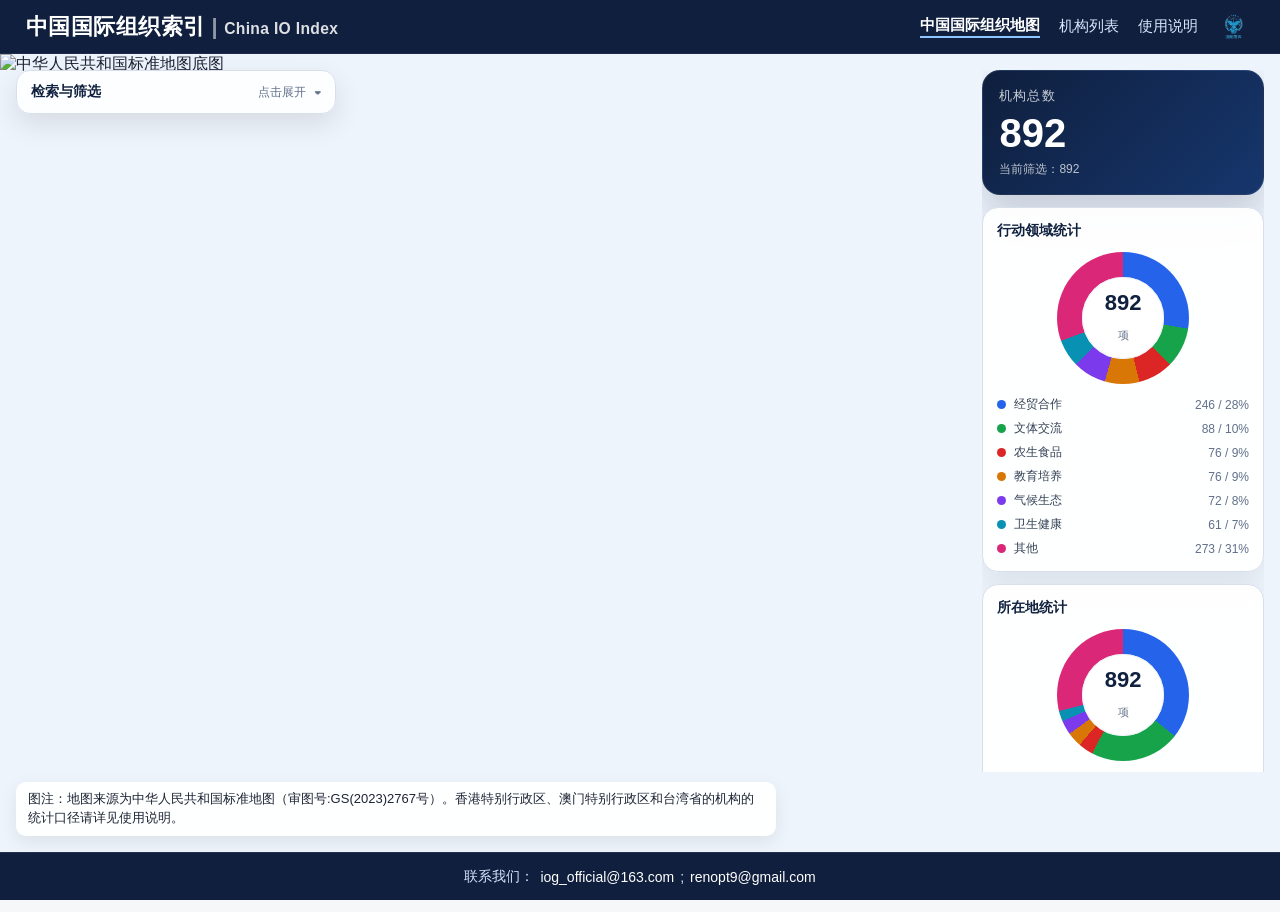
==== commit e9ebf2d1: "Update index.html" ====
--- a/index.html
+++ b/index.html
@@ -107,7 +107,14 @@
     <footer class="site-footer-fixed">
       <div class="site-footer-inner">
         <span>联系我们：</span>
-        <a href="mailto:renopt9@gmail.com">renopt9@gmail.com</a>
+
+        <a href="mailto:iog_official@163.com">
+          iog_official@163.com
+        </a>;
+
+        <a href="mailto:renopt9@gmail.com">
+          renopt9@gmail.com
+        </a>
       </div>
     </footer>
 
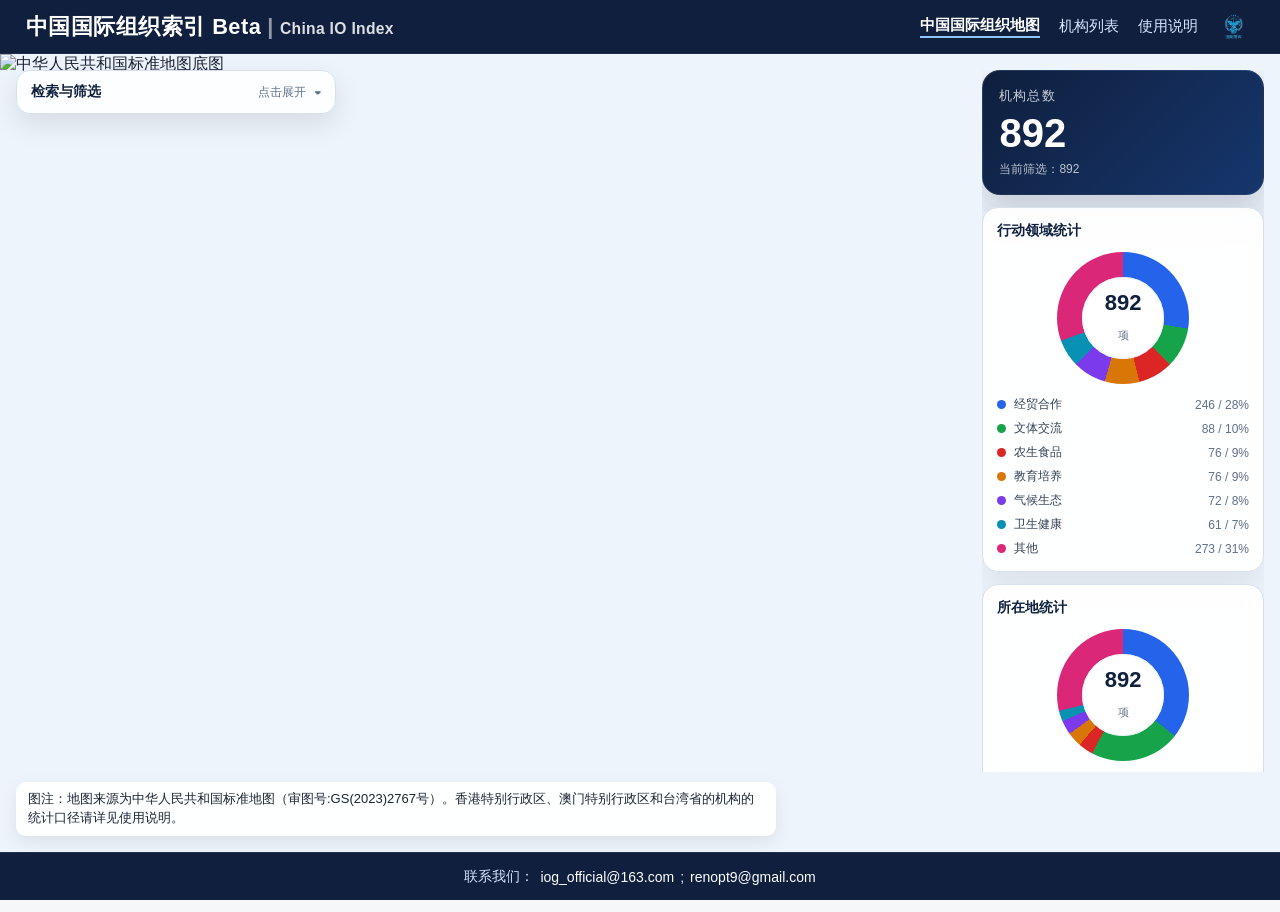
==== commit 3b112420: "Update index.html" ====
--- a/index.html
+++ b/index.html
@@ -10,7 +10,10 @@
     <header class="top-nav">
       <div class="top-nav-left">
         <a class="brand brand-link brand-bilingual" href="index.html">
-          <span class="brand-zh">中国国际组织索引</span>
+          <span class="brand-main">
+            <span class="brand-zh">中国国际组织索引</span>
+            <span class="brand-beta">Beta</span>
+          </span>
           <span class="brand-sep">|</span>
           <span class="brand-en">China IO Index</span>
         </a>
--- a/assets/css/styles.css
+++ b/assets/css/styles.css
@@ -1562,14 +1562,16 @@
 }
 
 .site-footer-inner {
-  height: 100%;
-  display: flex;
-  align-items: center;
-  justify-content: center;
-  gap: 6px;
-  padding: 0 16px;
-  font-size: 14px;
-  text-align: center;
+    height: 100%;
+    display: flex;
+    align-items: center;
+    justify-content: center;
+    gap: 6px;
+    padding: 0 16px;
+    font-size: 14px;
+    text-align: center;
+
+    flex-wrap: wrap;
 }
 
 .site-footer-inner a {
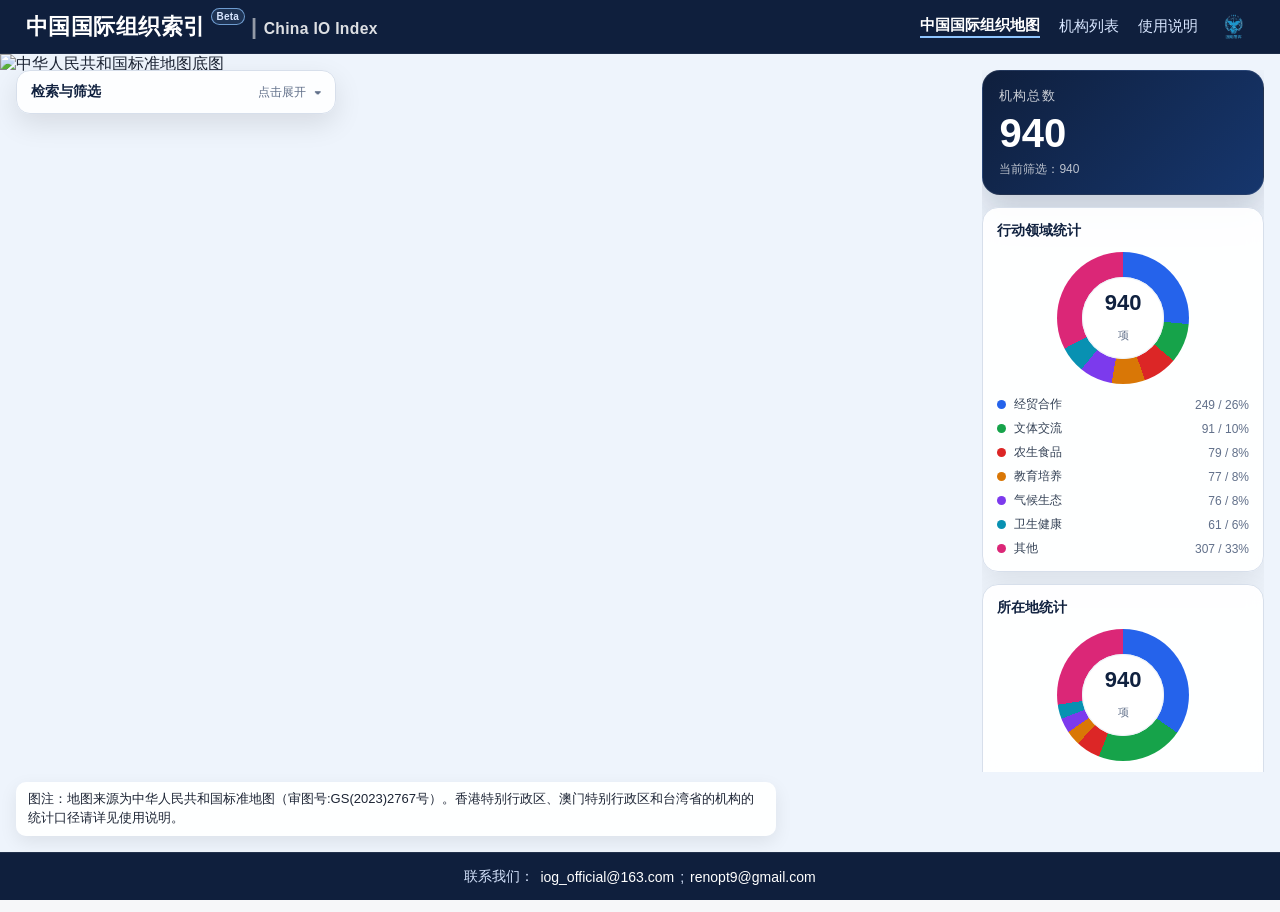
==== commit 2cd189d8: "Update index.html" ====
--- a/index.html
+++ b/index.html
@@ -123,5 +123,7 @@
 
     <script src="https://cdn.jsdelivr.net/npm/echarts@5.6.0/dist/echarts.min.js"></script>
     <script src="assets/js/app.js"></script>
+    
+    <!-- Cloudflare Web Analytics --><script defer src='https://static.cloudflareinsights.com/beacon.min.js' data-cf-beacon='{"token": "cfdc24d4b3764c04a2f810edaad4f0b2"}'></script><!-- End Cloudflare Web Analytics -->
   </body>
 </html>
--- a/assets/css/styles.css
+++ b/assets/css/styles.css
@@ -2009,6 +2009,18 @@
   text-decoration: none !important;
 }
 
+/* =========================
+   guide 页文中引用右上标
+   ========================= */
+
+.citation,
+.guide-content-pro .citation {
+  vertical-align: super;
+  font-size: 0.72em;
+  line-height: 0;
+  margin: 0 1px;
+}
+
 .reference-list-pro {
   list-style: none;
   margin: 0;
@@ -2458,3 +2470,95 @@
     background: #f6f7f9;
   }
 }
+
+/* =========================
+   地图页检索面板：桌面端可拖拽改变大小
+   ========================= */
+
+@media (min-width: 769px) {
+  .search-panel.open {
+    resize: both;
+    overflow: auto;
+    min-width: 520px;
+    min-height: 260px;
+    max-width: calc(100vw - 360px);
+    max-height: calc(100svh - var(--nav-height) - var(--footer-height) - 32px);
+  }
+
+  .search-panel.open .search-panel-body {
+    min-width: 480px;
+  }
+}
+
+@media (max-width: 768px) {
+  .search-panel.open {
+    resize: none;
+  }
+}
+
+/* =========================
+   顶部 Beta 标识
+   ========================= */
+
+.brand-main {
+  display: inline-flex;
+  align-items: flex-start;
+  gap: 5px;
+  min-width: 0;
+}
+
+.brand-beta {
+  display: inline-flex;
+  align-items: center;
+  justify-content: center;
+  margin-top: -4px;
+  padding: 1px 5px;
+  border: 1px solid rgba(142, 197, 255, 0.72);
+  border-radius: 999px;
+  color: #d8e6ff;
+  background: rgba(142, 197, 255, 0.12);
+  font-size: 10px;
+  font-weight: 700;
+  line-height: 1.3;
+  letter-spacing: 0.02em;
+}
+
+@media (max-width: 768px) {
+  .brand-main {
+    gap: 3px;
+  }
+
+  .brand-beta {
+    margin-top: -3px;
+    padding: 0 4px;
+    font-size: 8px;
+  }
+}
+
+/* =========================
+   guide 页统计口径注释编号
+   ========================= */
+
+.guide-note-list {
+  list-style: none;
+  padding-left: 0;
+}
+
+.guide-note-list > li {
+  padding-left: 0;
+}
+
+.guide-note-label {
+  display: inline-flex;
+  align-items: center;
+  justify-content: center;
+  margin-right: 8px;
+  padding: 1px 7px;
+  border-radius: 999px;
+  background: #eef4fc;
+  border: 1px solid #d7dfeb;
+  color: #0f1f3d;
+  font-size: 0.82em;
+  font-weight: 700;
+  white-space: nowrap;
+}
